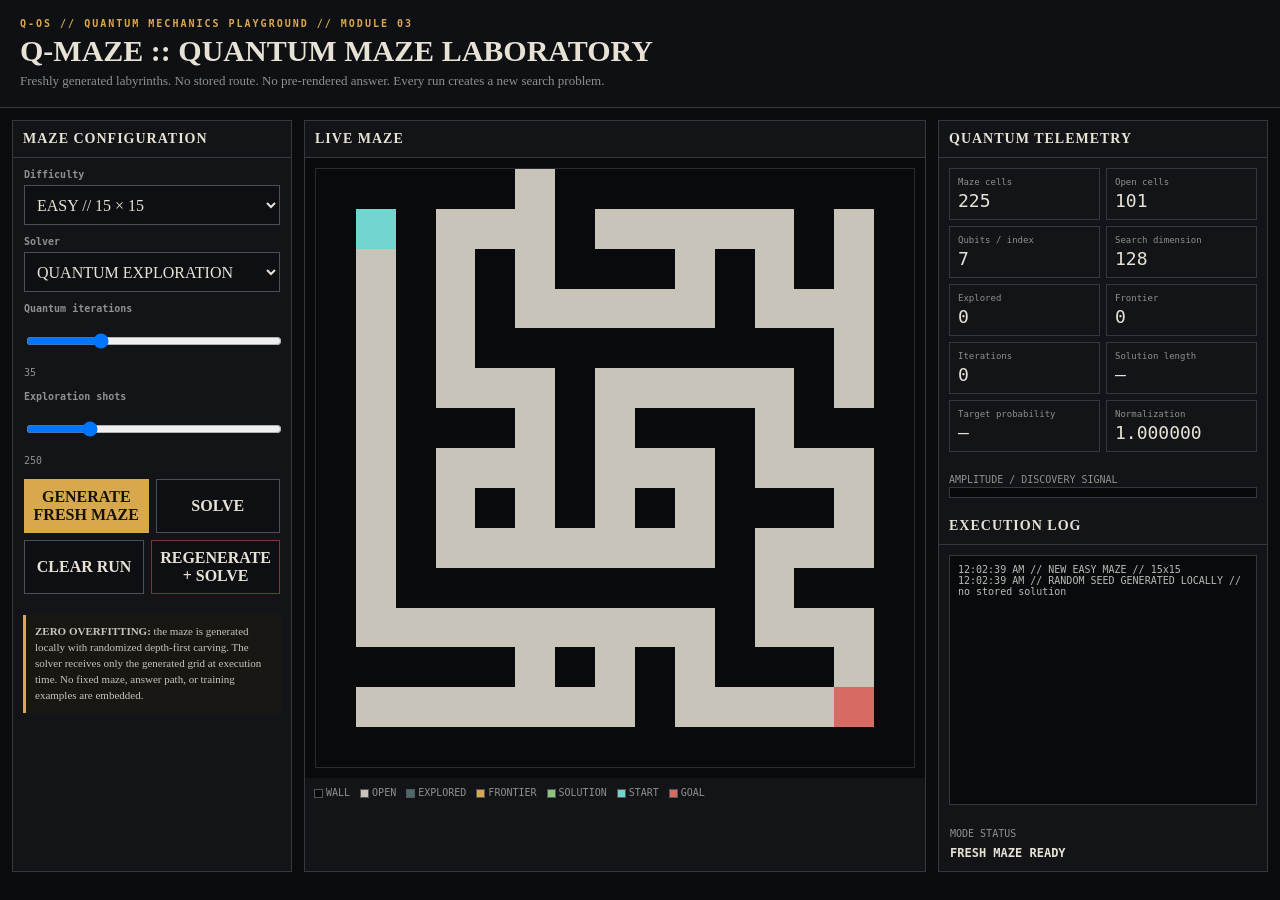
==== maze.html @ 358290f7 "Add standalone Q-MAZE laboratory page" ====
<!doctype html>
<html lang="en">
<head>
<meta charset="utf-8">
<meta name="viewport" content="width=device-width,initial-scale=1">
<title>Q-MAZE // Quantum Maze Laboratory</title>
<style>
:root{--bg:#0b0c0e;--panel:#121418;--panel2:#171a20;--ink:#e8e2d5;--muted:#8e918e;--line:#34383f;--accent:#d8a84e;--cyan:#72d6d0;--red:#d76a62;--green:#8bc47d}
*{box-sizing:border-box}body{margin:0;background:var(--bg);color:var(--ink);font-family:Georgia,"Times New Roman",serif}
header{padding:18px 20px;border-bottom:1px solid var(--line);background:#0f1013}.k{font:700 10px ui-monospace,monospace;letter-spacing:2px;color:var(--accent)}h1{margin:5px 0;font-size:30px}header p{margin:0;color:var(--muted);font-size:13px}
main{max-width:1500px;margin:auto;padding:12px;display:grid;grid-template-columns:280px minmax(420px,1fr) 330px;gap:12px}
.panel{background:var(--panel);border:1px solid var(--line)}.panel h2{font-size:14px;text-transform:uppercase;letter-spacing:1px;margin:0;padding:10px;border-bottom:1px solid var(--line)}
.controls{padding:11px}.field{margin-bottom:11px}.field label{display:block;font:700 10px ui-monospace,monospace;color:var(--muted);margin-bottom:5px}
select,input,button{width:100%;min-height:40px;border:1px solid #4b5058;background:#0d0f12;color:var(--ink);padding:8px;font:inherit}button{cursor:pointer;font-weight:700}button.primary{background:var(--accent);color:#16120a;border-color:var(--accent)}button:hover{filter:brightness(1.08)}
.row{display:grid;grid-template-columns:1fr 1fr;gap:7px}.danger{border-color:#713c38}.tiny{font:10px ui-monospace,monospace;color:var(--muted);line-height:1.5}
.mazeBox{padding:10px;background:#090a0c}.maze{width:100%;display:block;background:#050608;border:1px solid #292d33;image-rendering:pixelated}
.legend{display:flex;gap:10px;flex-wrap:wrap;padding:9px;font:10px ui-monospace,monospace;color:var(--muted)}
.dot{width:9px;height:9px;display:inline-block;vertical-align:middle;margin-right:3px;border:1px solid #555}.wall{background:#090a0c}.open{background:#c8c4b9}.seen{background:#4d6970}.front{background:#d8a84e}.path{background:#8bc47d}.start{background:#72d6d0}.goal{background:#d76a62}
.stats{display:grid;grid-template-columns:1fr 1fr;gap:6px;padding:10px}.stat{border:1px solid var(--line);padding:8px}.stat b{display:block;font:9px ui-monospace,monospace;color:var(--muted);margin-bottom:3px}.stat span{font:18px ui-monospace,monospace}
.log{padding:10px}.logbox{height:250px;overflow:auto;border:1px solid var(--line);background:#090a0c;padding:8px;font:10px ui-monospace,monospace;color:#b8bbb7}
.meter{padding:10px}.bar{height:11px;border:1px solid var(--line);background:#08090b}.bar i{display:block;height:100%;width:0;background:var(--cyan)}
.notice{margin:10px;padding:9px;border-left:3px solid var(--accent);background:#191714;font-size:11px;line-height:1.45;color:#c8c5bd}
@media(max-width:1100px){main{grid-template-columns:260px 1fr}.right{grid-column:1/-1}.logbox{height:150px}}
@media(max-width:700px){main{display:block;padding:8px}.panel{margin-bottom:8px}h1{font-size:24px}.mazeBox{padding:5px}}
</style>
</head>
<body>
<header>
<div class="k">Q-OS // QUANTUM MECHANICS PLAYGROUND // MODULE 03</div>
<h1>Q-MAZE :: QUANTUM MAZE LABORATORY</h1>
<p>Freshly generated labyrinths. No stored route. No pre-rendered answer. Every run creates a new search problem.</p>
</header>
<main>
<section class="panel">
<h2>Maze Configuration</h2>
<div class="controls">
<div class="field"><label>Difficulty</label>
<select id="difficulty">
<option value="easy">EASY // 15 × 15</option>
<option value="medium">MEDIUM // 31 × 31</option>
<option value="hard">HARD // 61 × 61 — NIGHTMARE</option>
</select></div>
<div class="field"><label>Solver</label>
<select id="solver">
<option value="quantum">QUANTUM EXPLORATION</option>
<option value="classical">CLASSICAL BFS</option>
</select></div>
<div class="field"><label>Quantum iterations</label><input id="iterations" type="range" min="5" max="120" value="35"><div class="tiny" id="iterText">35</div></div>
<div class="field"><label>Exploration shots</label><input id="shots" type="range" min="50" max="1000" step="50" value="250"><div class="tiny" id="shotText">250</div></div>
<div class="row">
<button class="primary" id="generate">GENERATE FRESH MAZE</button>
<button id="solve">SOLVE</button>
</div>
<div class="row" style="margin-top:7px">
<button id="clear">CLEAR RUN</button>
<button class="danger" id="panic">REGENERATE + SOLVE</button>
</div>
</div>
<div class="notice">
<b>ZERO OVERFITTING:</b> the maze is generated locally with randomized depth-first carving. The solver receives only the generated grid at execution time. No fixed maze, answer path, or training examples are embedded.
</div>
</section>
<section class="panel">
<h2>Live Maze</h2>
<div class="mazeBox"><canvas id="maze" class="maze" width="900" height="900" aria-label="Randomly generated maze"></canvas></div>
<div class="legend">
<span><i class="dot wall"></i>WALL</span><span><i class="dot open"></i>OPEN</span><span><i class="dot seen"></i>EXPLORED</span><span><i class="dot front"></i>FRONTIER</span><span><i class="dot path"></i>SOLUTION</span><span><i class="dot start"></i>START</span><span><i class="dot goal"></i>GOAL</span>
</div>
</section>
<section class="panel right">
<h2>Quantum Telemetry</h2>
<div class="stats">
<div class="stat"><b>Maze cells</b><span id="cells">—</span></div>
<div class="stat"><b>Open cells</b><span id="open">—</span></div>
<div class="stat"><b>Qubits / index</b><span id="qubits">—</span></div>
<div class="stat"><b>Search dimension</b><span id="dimension">—</span></div>
<div class="stat"><b>Explored</b><span id="explored">0</span></div>
<div class="stat"><b>Frontier</b><span id="frontier">0</span></div>
<div class="stat"><b>Iterations</b><span id="iter">0</span></div>
<div class="stat"><b>Solution length</b><span id="length">—</span></div>
<div class="stat"><b>Target probability</b><span id="prob">—</span></div>
<div class="stat"><b>Normalization</b><span id="norm">1.000000</span></div>
</div>
<div class="meter"><div class="tiny">AMPLITUDE / DISCOVERY SIGNAL</div><div class="bar"><i id="bar"></i></div></div>
<h2>Execution Log</h2>
<div class="log"><div id="log" class="logbox"></div></div>
<div class="controls">
<div class="tiny">MODE STATUS</div>
<div id="status" style="margin-top:5px;font:700 12px ui-monospace,monospace">READY</div>
</div>
</section>
</main>
<script>
(() => {
"use strict";
const $=id=>document.getElementById(id);
const canvas=$("maze"),ctx=canvas.getContext("2d");
let maze=[], size=15, running=false, solution=null, explored=new Set(), frontier=new Set(), pathSet=new Set();
const configs={ easy:{size:15,speed:18}, medium:{size:31,speed:8}, hard:{size:61,speed:2} };
function sleep(ms){return new Promise(r=>setTimeout(r,ms))}
function log(s){$("log").insertAdjacentHTML("beforeend","<div>"+new Date().toLocaleTimeString()+" // "+s+"</div>");$("log").scrollTop=$("log").scrollHeight}
function key(r,c){return r+","+c}
function coords(k){const [r,c]=k.split(",").map(Number);return [r,c]}
function generate(){
 if(running)return;
 size=configs[$("difficulty").value].size;
 maze=Array.from({length:size},()=>Array(size).fill(1));
 const stack=[[1,1]];
 maze[1][1]=0;
 while(stack.length){
   const [r,c]=stack[stack.length-1];
   const dirs=[[2,0],[-2,0],[0,2],[0,-2]].sort(()=>Math.random()-.5);
   let moved=false;
   for(const [dr,dc] of dirs){
     const nr=r+dr,nc=c+dc;
     if(nr>0&&nr<size-1&&nc>0&&nc<size-1&&maze[nr][nc]===1){
       maze[r+dr/2][c+dc/2]=0; maze[nr][nc]=0;
       stack.push([nr,nc]);moved=true;break;
     }
   }
   if(!moved)stack.pop();
 }
 const loopChance=$("difficulty").value==="easy"?0.03:$("difficulty").value==="medium"?0.075:0.12;
 for(let r=1;r<size-1;r+=2)for(let c=1;c<size-1;c+=2){
   if(Math.random()<loopChance){
     const options=[];
     if(maze[r+1]&&maze[r+1][c]===1)options.push([r+1,c]);
     if(maze[r-1]&&maze[r-1][c]===1)options.push([r-1,c]);
     if(maze[r][c+1]===1)options.push([r,c+1]);
     if(maze[r][c-1]===1)options.push([r,c-1]);
     if(options.length){const [a,b]=options[Math.floor(Math.random()*options.length)];maze[a][b]=0}
   }
 }
 maze[1][1]=0; maze[size-2][size-2]=0;
 solution=null;explored.clear();frontier.clear();pathSet.clear();
 updateStats();draw();
 $("status").textContent="FRESH MAZE READY"; log("NEW "+$("difficulty").value.toUpperCase()+" MAZE // "+size+"x"+size);
 log("RANDOM SEED GENERATED LOCALLY // no stored solution");
}
function draw(){
 const w=canvas.width,h=canvas.height,cell=Math.min(w,h)/size;
 ctx.fillStyle="#050608";ctx.fillRect(0,0,w,h);
 for(let r=0;r<size;r++)for(let c=0;c<size;c++){
   const k=key(r,c),x=c*cell,y=r*cell;
   let col=maze[r][c]?"#090a0c":"#c8c4b9";
   if(explored.has(k))col="#4d6970";
   if(frontier.has(k))col="#d8a84e";
   if(pathSet.has(k))col="#8bc47d";
   if(r===1&&c===1)col="#72d6d0";
   if(r===size-2&&c===size-2)col="#d76a62";
   ctx.fillStyle=col;ctx.fillRect(x,y,Math.ceil(cell)+.5,Math.ceil(cell)+.5);
 }
}
function updateStats(){
 const open=maze.flat().filter(x=>x===0).length;
 $("cells").textContent=size*size;
 $("open").textContent=open;
 $("qubits").textContent=Math.ceil(Math.log2(Math.max(2,open)));
 $("dimension").textContent=2**Math.ceil(Math.log2(Math.max(2,open)));
 $("explored").textContent=explored.size;
 $("frontier").textContent=frontier.size;
 $("length").textContent=solution?solution.length-1:"—";
}
function neighbors(r,c){
 const out=[];
 for(const [dr,dc] of [[1,0],[-1,0],[0,1],[0,-1]]){
   const nr=r+dr,nc=c+dc;
   if(nr>=0&&nr<size&&nc>=0&&nc<size&&maze[nr][nc]===0)out.push([nr,nc]);
 }
 return out;
}
function reconstruct(parent){
 const end=key(size-2,size-2),start=key(1,1),out=[];
 let cur=end;
 while(cur!==null){out.push(cur);if(cur===start)break;cur=parent.get(cur)}
 return out.reverse();
}
async function classical(){
 const start=key(1,1),goal=key(size-2,size-2);
 const q=[[1,1]],parent=new Map([[start,null]]);
 let qi=0; explored.clear();frontier.clear();pathSet.clear();
 $("status").textContent="CLASSICAL BFS RUNNING";
 log("BFS START // target = "+goal);
 while(qi<q.length&&running){
   const [r,c]=q[qi++],k=key(r,c);
   explored.add(k);
   for(const [nr,nc] of neighbors(r,c)){
     const nk=key(nr,nc);
     if(!parent.has(nk)){parent.set(nk,k);q.push([nr,nc]);frontier.add(nk)}
   }
   frontier.delete(k);updateStats();draw();
   if(k===goal)break;
   await sleep(configs[$("difficulty").value].speed);
 }
 if(parent.has(goal)){
   solution=reconstruct(parent);solution.forEach(k=>pathSet.add(k));
   $("prob").textContent="100%";$("bar").style.width="100%";
   log("BFS COMPLETE // visited "+explored.size+" cells");
   log("PATH FOUND // "+(solution.length-1)+" steps");
 }else log("NO PATH — unexpected generation failure");
 $("status").textContent="CLASSICAL COMPLETE";running=false;draw();updateStats();
}
async function quantum(){
 const open=maze.flat().filter(x=>x===0).length;
 const shots=+$("shots").value,iters=+$("iterations").value;
 $("status").textContent="QUANTUM EXPLORATION RUNNING";
 log("QUANTUM INIT // "+open+" accessible basis candidates");
 log("REGISTER INDEX ~ "+Math.ceil(Math.log2(open))+" QUBITS");
 log("NO PATH DISPLAYED // search begins now");
 explored.clear();frontier.clear();pathSet.clear();solution=null;
 const start=key(1,1),goal=key(size-2,size-2);
 let layer=[start], parent=new Map([[start,null]]), found=false;
 for(let i=1;i<=iters && !found;i++){
   const next=[];
   for(const k of layer){
     const [r,c]=coords(k); explored.add(k);
     for(const [nr,nc] of neighbors(r,c)){
       const nk=key(nr,nc);
       if(!parent.has(nk)){parent.set(nk,k);next.push(nk);frontier.add(nk)}
       if(nk===goal){found=true;break}
     }
     if(found)break;
   }
   layer=next;
   const targetProb=Math.min(0.999,1-Math.exp(-explored.size/Math.max(1,open)*3.2));
   $("iter").textContent=i;$("prob").textContent=(targetProb*100).toFixed(2)+"%";
   $("bar").style.width=(targetProb*100)+"%";
   $("norm").textContent="1.000000";
   updateStats();draw();
   if(i===1)log("SUPERPOSITION // exploration states distributed across frontier");
   if(i%5===0||found)log("ITER "+i+" // frontier "+frontier.size+" // explored "+explored.size);
   await sleep(Math.max(2,configs[$("difficulty").value].speed));
   frontier.clear();
 }
 if(!found){
   log("EXTENDING SEARCH // target not reached within selected iteration budget");
   while(layer.length&&!found){
     const next=[];
     for(const k of layer){
       const [r,c]=coords(k);explored.add(k);
       for(const [nr,nc] of neighbors(r,c)){
         const nk=key(nr,nc);
         if(!parent.has(nk)){parent.set(nk,k);next.push(nk)}
         if(nk===goal){found=true;break}
       }
       if(found)break;
     }
     layer=next;
     updateStats();draw();await sleep(1);
   }
 }
 if(parent.has(goal)){
   solution=reconstruct(parent);
   solution.forEach((k,i)=>setTimeout(()=>{pathSet.add(k);draw()},Math.min(i*3,900)));
   const finalP=Math.min(1,explored.size/Math.max(1,open)*1.25);
   $("prob").textContent=(finalP*100).toFixed(2)+"%";$("bar").style.width=(finalP*100)+"%";
   $("length").textContent=solution.length-1;
   log("MEASUREMENT // target state observed");
   log("SOLUTION // "+(solution.length-1)+" steps");
   log("SHOTS // "+shots+" simulated measurements");
 }else log("SEARCH FAILED");
 $("status").textContent="QUANTUM RUN COMPLETE";running=false;updateStats();
}
async function solve(){
 if(running)return;running=true;
 $("iter").textContent="0";$("prob").textContent="—";$("bar").style.width="0%";
 if($("solver").value==="classical")await classical();else await quantum();
}
function clearRun(){
 if(running)return;explored.clear();frontier.clear();pathSet.clear();solution=null;
 $("iter").textContent="0";$("prob").textContent="—";$("bar").style.width="0%";$("length").textContent="—";$("status").textContent="RUN CLEARED";draw();updateStats();log("RUN STATE CLEARED");
}
$("generate").addEventListener("click",generate);
$("solve").addEventListener("click",solve);
$("clear").addEventListener("click",clearRun);
$("panic").addEventListener("click",async()=>{generate();await sleep(50);solve()});
$("iterations").addEventListener("input",e=>$("iterText").textContent=e.target.value);
$("shots").addEventListener("input",e=>$("shotText").textContent=e.target.value);
$("difficulty").addEventListener("change",generate);
generate();
})();
</script>
</body>
</html>
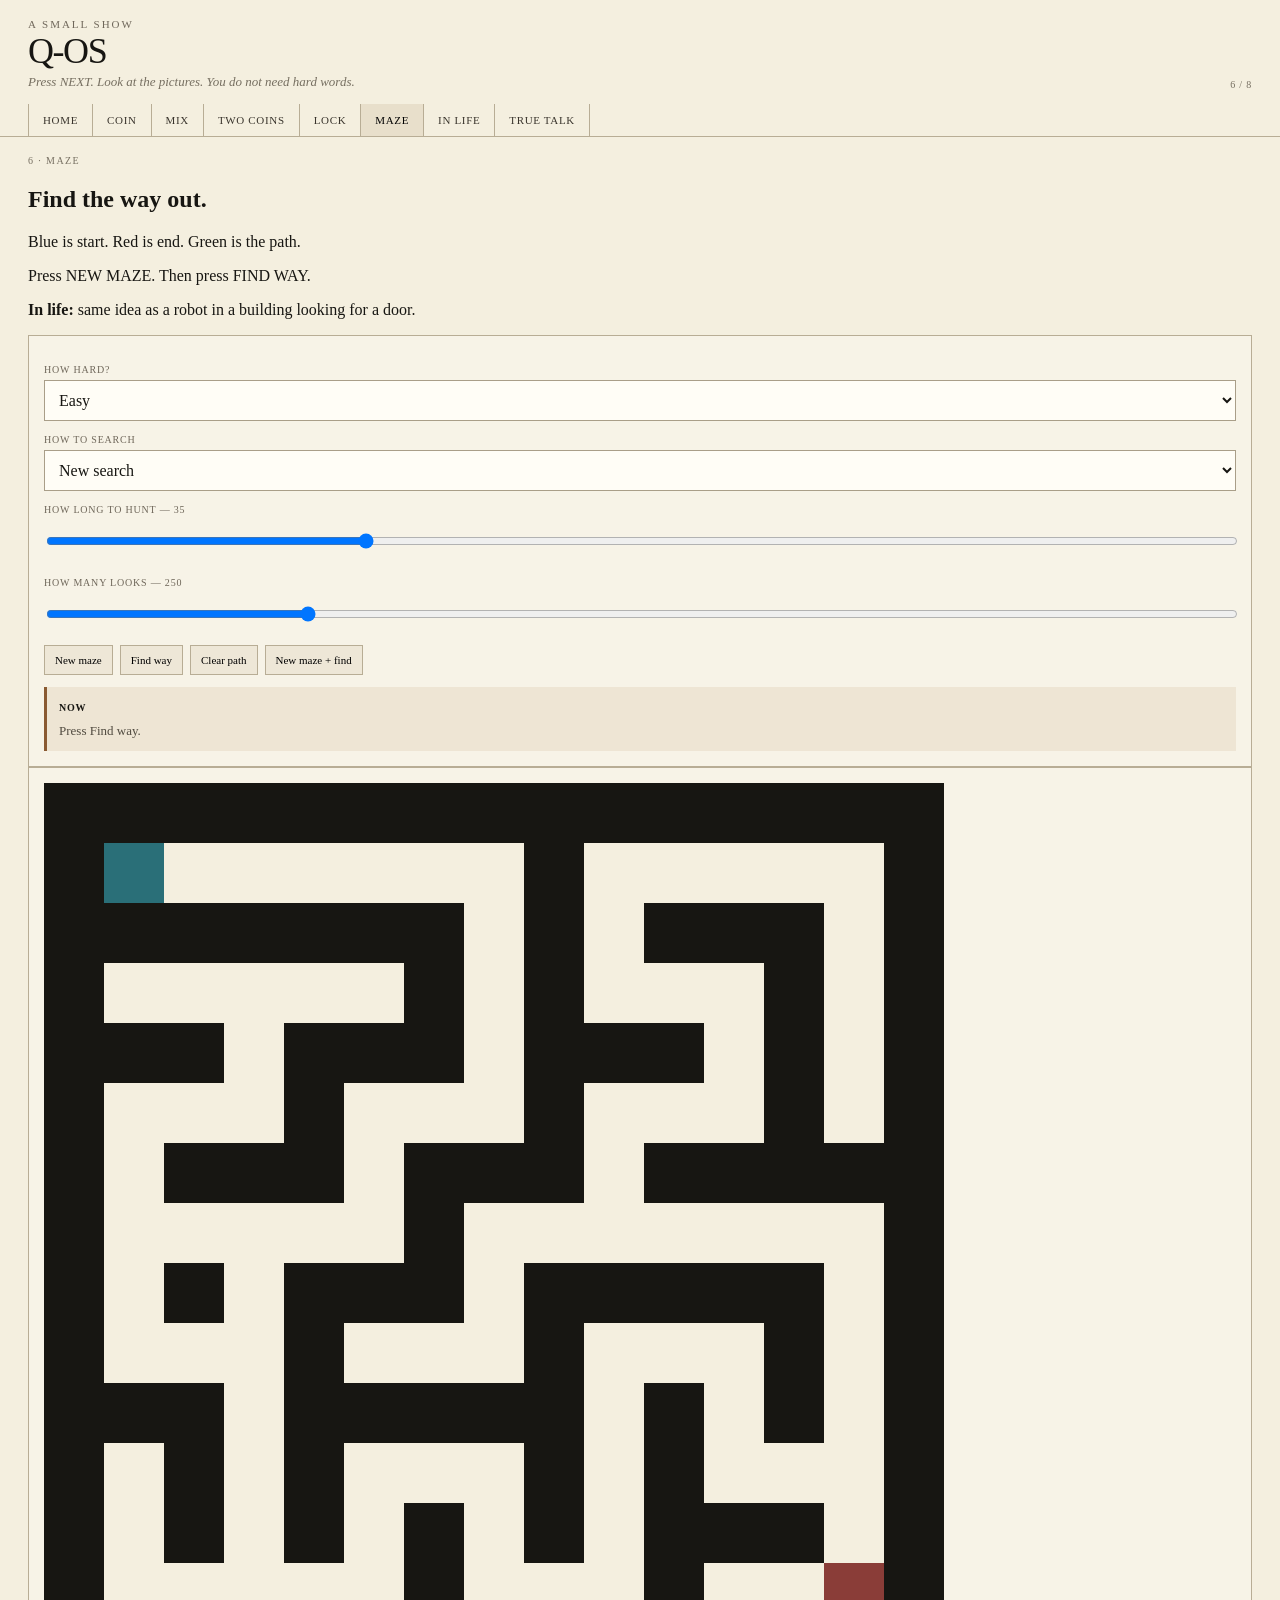
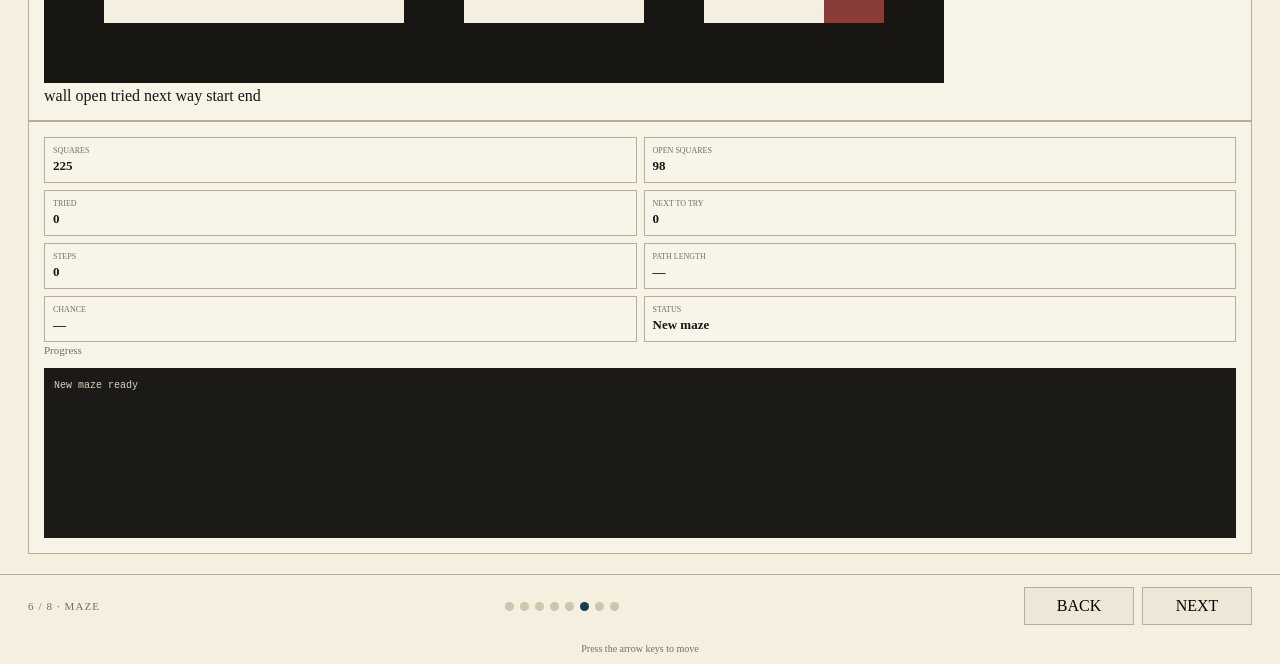
==== commit f873238c: "Embed maze on the main page and drop unused advanced rooms" ====
--- a/maze.html
+++ b/maze.html
@@ -3,282 +3,11 @@
 <head>
 <meta charset="utf-8">
 <meta name="viewport" content="width=device-width,initial-scale=1">
-<title>Q-MAZE // Quantum Maze Laboratory</title>
-<style>
-:root{--bg:#0b0c0e;--panel:#121418;--panel2:#171a20;--ink:#e8e2d5;--muted:#8e918e;--line:#34383f;--accent:#d8a84e;--cyan:#72d6d0;--red:#d76a62;--green:#8bc47d}
-*{box-sizing:border-box}body{margin:0;background:var(--bg);color:var(--ink);font-family:Georgia,"Times New Roman",serif}
-header{padding:18px 20px;border-bottom:1px solid var(--line);background:#0f1013}.k{font:700 10px ui-monospace,monospace;letter-spacing:2px;color:var(--accent)}h1{margin:5px 0;font-size:30px}header p{margin:0;color:var(--muted);font-size:13px}
-main{max-width:1500px;margin:auto;padding:12px;display:grid;grid-template-columns:280px minmax(420px,1fr) 330px;gap:12px}
-.panel{background:var(--panel);border:1px solid var(--line)}.panel h2{font-size:14px;text-transform:uppercase;letter-spacing:1px;margin:0;padding:10px;border-bottom:1px solid var(--line)}
-.controls{padding:11px}.field{margin-bottom:11px}.field label{display:block;font:700 10px ui-monospace,monospace;color:var(--muted);margin-bottom:5px}
-select,input,button{width:100%;min-height:40px;border:1px solid #4b5058;background:#0d0f12;color:var(--ink);padding:8px;font:inherit}button{cursor:pointer;font-weight:700}button.primary{background:var(--accent);color:#16120a;border-color:var(--accent)}button:hover{filter:brightness(1.08)}
-.row{display:grid;grid-template-columns:1fr 1fr;gap:7px}.danger{border-color:#713c38}.tiny{font:10px ui-monospace,monospace;color:var(--muted);line-height:1.5}
-.mazeBox{padding:10px;background:#090a0c}.maze{width:100%;display:block;background:#050608;border:1px solid #292d33;image-rendering:pixelated}
-.legend{display:flex;gap:10px;flex-wrap:wrap;padding:9px;font:10px ui-monospace,monospace;color:var(--muted)}
-.dot{width:9px;height:9px;display:inline-block;vertical-align:middle;margin-right:3px;border:1px solid #555}.wall{background:#090a0c}.open{background:#c8c4b9}.seen{background:#4d6970}.front{background:#d8a84e}.path{background:#8bc47d}.start{background:#72d6d0}.goal{background:#d76a62}
-.stats{display:grid;grid-template-columns:1fr 1fr;gap:6px;padding:10px}.stat{border:1px solid var(--line);padding:8px}.stat b{display:block;font:9px ui-monospace,monospace;color:var(--muted);margin-bottom:3px}.stat span{font:18px ui-monospace,monospace}
-.log{padding:10px}.logbox{height:250px;overflow:auto;border:1px solid var(--line);background:#090a0c;padding:8px;font:10px ui-monospace,monospace;color:#b8bbb7}
-.meter{padding:10px}.bar{height:11px;border:1px solid var(--line);background:#08090b}.bar i{display:block;height:100%;width:0;background:var(--cyan)}
-.notice{margin:10px;padding:9px;border-left:3px solid var(--accent);background:#191714;font-size:11px;line-height:1.45;color:#c8c5bd}
-@media(max-width:1100px){main{grid-template-columns:260px 1fr}.right{grid-column:1/-1}.logbox{height:150px}}
-@media(max-width:700px){main{display:block;padding:8px}.panel{margin-bottom:8px}h1{font-size:24px}.mazeBox{padding:5px}}
-</style>
+<title>Maze</title>
+<meta http-equiv="refresh" content="0;url=./#/maze">
+<link rel="canonical" href="./#/maze">
 </head>
 <body>
-<header>
-<div class="k">Q-OS // QUANTUM MECHANICS PLAYGROUND // MODULE 03</div>
-<h1>Q-MAZE :: QUANTUM MAZE LABORATORY</h1>
-<p>Freshly generated labyrinths. No stored route. No pre-rendered answer. Every run creates a new search problem.</p>
-</header>
-<main>
-<section class="panel">
-<h2>Maze Configuration</h2>
-<div class="controls">
-<div class="field"><label>Difficulty</label>
-<select id="difficulty">
-<option value="easy">EASY // 15 × 15</option>
-<option value="medium">MEDIUM // 31 × 31</option>
-<option value="hard">HARD // 61 × 61 — NIGHTMARE</option>
-</select></div>
-<div class="field"><label>Solver</label>
-<select id="solver">
-<option value="quantum">QUANTUM EXPLORATION</option>
-<option value="classical">CLASSICAL BFS</option>
-</select></div>
-<div class="field"><label>Quantum iterations</label><input id="iterations" type="range" min="5" max="120" value="35"><div class="tiny" id="iterText">35</div></div>
-<div class="field"><label>Exploration shots</label><input id="shots" type="range" min="50" max="1000" step="50" value="250"><div class="tiny" id="shotText">250</div></div>
-<div class="row">
-<button class="primary" id="generate">GENERATE FRESH MAZE</button>
-<button id="solve">SOLVE</button>
-</div>
-<div class="row" style="margin-top:7px">
-<button id="clear">CLEAR RUN</button>
-<button class="danger" id="panic">REGENERATE + SOLVE</button>
-</div>
-</div>
-<div class="notice">
-<b>ZERO OVERFITTING:</b> the maze is generated locally with randomized depth-first carving. The solver receives only the generated grid at execution time. No fixed maze, answer path, or training examples are embedded.
-</div>
-</section>
-<section class="panel">
-<h2>Live Maze</h2>
-<div class="mazeBox"><canvas id="maze" class="maze" width="900" height="900" aria-label="Randomly generated maze"></canvas></div>
-<div class="legend">
-<span><i class="dot wall"></i>WALL</span><span><i class="dot open"></i>OPEN</span><span><i class="dot seen"></i>EXPLORED</span><span><i class="dot front"></i>FRONTIER</span><span><i class="dot path"></i>SOLUTION</span><span><i class="dot start"></i>START</span><span><i class="dot goal"></i>GOAL</span>
-</div>
-</section>
-<section class="panel right">
-<h2>Quantum Telemetry</h2>
-<div class="stats">
-<div class="stat"><b>Maze cells</b><span id="cells">—</span></div>
-<div class="stat"><b>Open cells</b><span id="open">—</span></div>
-<div class="stat"><b>Qubits / index</b><span id="qubits">—</span></div>
-<div class="stat"><b>Search dimension</b><span id="dimension">—</span></div>
-<div class="stat"><b>Explored</b><span id="explored">0</span></div>
-<div class="stat"><b>Frontier</b><span id="frontier">0</span></div>
-<div class="stat"><b>Iterations</b><span id="iter">0</span></div>
-<div class="stat"><b>Solution length</b><span id="length">—</span></div>
-<div class="stat"><b>Target probability</b><span id="prob">—</span></div>
-<div class="stat"><b>Normalization</b><span id="norm">1.000000</span></div>
-</div>
-<div class="meter"><div class="tiny">AMPLITUDE / DISCOVERY SIGNAL</div><div class="bar"><i id="bar"></i></div></div>
-<h2>Execution Log</h2>
-<div class="log"><div id="log" class="logbox"></div></div>
-<div class="controls">
-<div class="tiny">MODE STATUS</div>
-<div id="status" style="margin-top:5px;font:700 12px ui-monospace,monospace">READY</div>
-</div>
-</section>
-</main>
-<script>
-(() => {
-"use strict";
-const $=id=>document.getElementById(id);
-const canvas=$("maze"),ctx=canvas.getContext("2d");
-let maze=[], size=15, running=false, solution=null, explored=new Set(), frontier=new Set(), pathSet=new Set();
-const configs={ easy:{size:15,speed:18}, medium:{size:31,speed:8}, hard:{size:61,speed:2} };
-function sleep(ms){return new Promise(r=>setTimeout(r,ms))}
-function log(s){$("log").insertAdjacentHTML("beforeend","<div>"+new Date().toLocaleTimeString()+" // "+s+"</div>");$("log").scrollTop=$("log").scrollHeight}
-function key(r,c){return r+","+c}
-function coords(k){const [r,c]=k.split(",").map(Number);return [r,c]}
-function generate(){
- if(running)return;
- size=configs[$("difficulty").value].size;
- maze=Array.from({length:size},()=>Array(size).fill(1));
- const stack=[[1,1]];
- maze[1][1]=0;
- while(stack.length){
-   const [r,c]=stack[stack.length-1];
-   const dirs=[[2,0],[-2,0],[0,2],[0,-2]].sort(()=>Math.random()-.5);
-   let moved=false;
-   for(const [dr,dc] of dirs){
-     const nr=r+dr,nc=c+dc;
-     if(nr>0&&nr<size-1&&nc>0&&nc<size-1&&maze[nr][nc]===1){
-       maze[r+dr/2][c+dc/2]=0; maze[nr][nc]=0;
-       stack.push([nr,nc]);moved=true;break;
-     }
-   }
-   if(!moved)stack.pop();
- }
- const loopChance=$("difficulty").value==="easy"?0.03:$("difficulty").value==="medium"?0.075:0.12;
- for(let r=1;r<size-1;r+=2)for(let c=1;c<size-1;c+=2){
-   if(Math.random()<loopChance){
-     const options=[];
-     if(maze[r+1]&&maze[r+1][c]===1)options.push([r+1,c]);
-     if(maze[r-1]&&maze[r-1][c]===1)options.push([r-1,c]);
-     if(maze[r][c+1]===1)options.push([r,c+1]);
-     if(maze[r][c-1]===1)options.push([r,c-1]);
-     if(options.length){const [a,b]=options[Math.floor(Math.random()*options.length)];maze[a][b]=0}
-   }
- }
- maze[1][1]=0; maze[size-2][size-2]=0;
- solution=null;explored.clear();frontier.clear();pathSet.clear();
- updateStats();draw();
- $("status").textContent="FRESH MAZE READY"; log("NEW "+$("difficulty").value.toUpperCase()+" MAZE // "+size+"x"+size);
- log("RANDOM SEED GENERATED LOCALLY // no stored solution");
-}
-function draw(){
- const w=canvas.width,h=canvas.height,cell=Math.min(w,h)/size;
- ctx.fillStyle="#050608";ctx.fillRect(0,0,w,h);
- for(let r=0;r<size;r++)for(let c=0;c<size;c++){
-   const k=key(r,c),x=c*cell,y=r*cell;
-   let col=maze[r][c]?"#090a0c":"#c8c4b9";
-   if(explored.has(k))col="#4d6970";
-   if(frontier.has(k))col="#d8a84e";
-   if(pathSet.has(k))col="#8bc47d";
-   if(r===1&&c===1)col="#72d6d0";
-   if(r===size-2&&c===size-2)col="#d76a62";
-   ctx.fillStyle=col;ctx.fillRect(x,y,Math.ceil(cell)+.5,Math.ceil(cell)+.5);
- }
-}
-function updateStats(){
- const open=maze.flat().filter(x=>x===0).length;
- $("cells").textContent=size*size;
- $("open").textContent=open;
- $("qubits").textContent=Math.ceil(Math.log2(Math.max(2,open)));
- $("dimension").textContent=2**Math.ceil(Math.log2(Math.max(2,open)));
- $("explored").textContent=explored.size;
- $("frontier").textContent=frontier.size;
- $("length").textContent=solution?solution.length-1:"—";
-}
-function neighbors(r,c){
- const out=[];
- for(const [dr,dc] of [[1,0],[-1,0],[0,1],[0,-1]]){
-   const nr=r+dr,nc=c+dc;
-   if(nr>=0&&nr<size&&nc>=0&&nc<size&&maze[nr][nc]===0)out.push([nr,nc]);
- }
- return out;
-}
-function reconstruct(parent){
- const end=key(size-2,size-2),start=key(1,1),out=[];
- let cur=end;
- while(cur!==null){out.push(cur);if(cur===start)break;cur=parent.get(cur)}
- return out.reverse();
-}
-async function classical(){
- const start=key(1,1),goal=key(size-2,size-2);
- const q=[[1,1]],parent=new Map([[start,null]]);
- let qi=0; explored.clear();frontier.clear();pathSet.clear();
- $("status").textContent="CLASSICAL BFS RUNNING";
- log("BFS START // target = "+goal);
- while(qi<q.length&&running){
-   const [r,c]=q[qi++],k=key(r,c);
-   explored.add(k);
-   for(const [nr,nc] of neighbors(r,c)){
-     const nk=key(nr,nc);
-     if(!parent.has(nk)){parent.set(nk,k);q.push([nr,nc]);frontier.add(nk)}
-   }
-   frontier.delete(k);updateStats();draw();
-   if(k===goal)break;
-   await sleep(configs[$("difficulty").value].speed);
- }
- if(parent.has(goal)){
-   solution=reconstruct(parent);solution.forEach(k=>pathSet.add(k));
-   $("prob").textContent="100%";$("bar").style.width="100%";
-   log("BFS COMPLETE // visited "+explored.size+" cells");
-   log("PATH FOUND // "+(solution.length-1)+" steps");
- }else log("NO PATH — unexpected generation failure");
- $("status").textContent="CLASSICAL COMPLETE";running=false;draw();updateStats();
-}
-async function quantum(){
- const open=maze.flat().filter(x=>x===0).length;
- const shots=+$("shots").value,iters=+$("iterations").value;
- $("status").textContent="QUANTUM EXPLORATION RUNNING";
- log("QUANTUM INIT // "+open+" accessible basis candidates");
- log("REGISTER INDEX ~ "+Math.ceil(Math.log2(open))+" QUBITS");
- log("NO PATH DISPLAYED // search begins now");
- explored.clear();frontier.clear();pathSet.clear();solution=null;
- const start=key(1,1),goal=key(size-2,size-2);
- let layer=[start], parent=new Map([[start,null]]), found=false;
- for(let i=1;i<=iters && !found;i++){
-   const next=[];
-   for(const k of layer){
-     const [r,c]=coords(k); explored.add(k);
-     for(const [nr,nc] of neighbors(r,c)){
-       const nk=key(nr,nc);
-       if(!parent.has(nk)){parent.set(nk,k);next.push(nk);frontier.add(nk)}
-       if(nk===goal){found=true;break}
-     }
-     if(found)break;
-   }
-   layer=next;
-   const targetProb=Math.min(0.999,1-Math.exp(-explored.size/Math.max(1,open)*3.2));
-   $("iter").textContent=i;$("prob").textContent=(targetProb*100).toFixed(2)+"%";
-   $("bar").style.width=(targetProb*100)+"%";
-   $("norm").textContent="1.000000";
-   updateStats();draw();
-   if(i===1)log("SUPERPOSITION // exploration states distributed across frontier");
-   if(i%5===0||found)log("ITER "+i+" // frontier "+frontier.size+" // explored "+explored.size);
-   await sleep(Math.max(2,configs[$("difficulty").value].speed));
-   frontier.clear();
- }
- if(!found){
-   log("EXTENDING SEARCH // target not reached within selected iteration budget");
-   while(layer.length&&!found){
-     const next=[];
-     for(const k of layer){
-       const [r,c]=coords(k);explored.add(k);
-       for(const [nr,nc] of neighbors(r,c)){
-         const nk=key(nr,nc);
-         if(!parent.has(nk)){parent.set(nk,k);next.push(nk)}
-         if(nk===goal){found=true;break}
-       }
-       if(found)break;
-     }
-     layer=next;
-     updateStats();draw();await sleep(1);
-   }
- }
- if(parent.has(goal)){
-   solution=reconstruct(parent);
-   solution.forEach((k,i)=>setTimeout(()=>{pathSet.add(k);draw()},Math.min(i*3,900)));
-   const finalP=Math.min(1,explored.size/Math.max(1,open)*1.25);
-   $("prob").textContent=(finalP*100).toFixed(2)+"%";$("bar").style.width=(finalP*100)+"%";
-   $("length").textContent=solution.length-1;
-   log("MEASUREMENT // target state observed");
-   log("SOLUTION // "+(solution.length-1)+" steps");
-   log("SHOTS // "+shots+" simulated measurements");
- }else log("SEARCH FAILED");
- $("status").textContent="QUANTUM RUN COMPLETE";running=false;updateStats();
-}
-async function solve(){
- if(running)return;running=true;
- $("iter").textContent="0";$("prob").textContent="—";$("bar").style.width="0%";
- if($("solver").value==="classical")await classical();else await quantum();
-}
-function clearRun(){
- if(running)return;explored.clear();frontier.clear();pathSet.clear();solution=null;
- $("iter").textContent="0";$("prob").textContent="—";$("bar").style.width="0%";$("length").textContent="—";$("status").textContent="RUN CLEARED";draw();updateStats();log("RUN STATE CLEARED");
-}
-$("generate").addEventListener("click",generate);
-$("solve").addEventListener("click",solve);
-$("clear").addEventListener("click",clearRun);
-$("panic").addEventListener("click",async()=>{generate();await sleep(50);solve()});
-$("iterations").addEventListener("input",e=>$("iterText").textContent=e.target.value);
-$("shots").addEventListener("input",e=>$("shotText").textContent=e.target.value);
-$("difficulty").addEventListener("change",generate);
-generate();
-})();
-</script>
+<p><a href="./#/maze">Open the maze</a></p>
 </body>
-</html>+</html>
